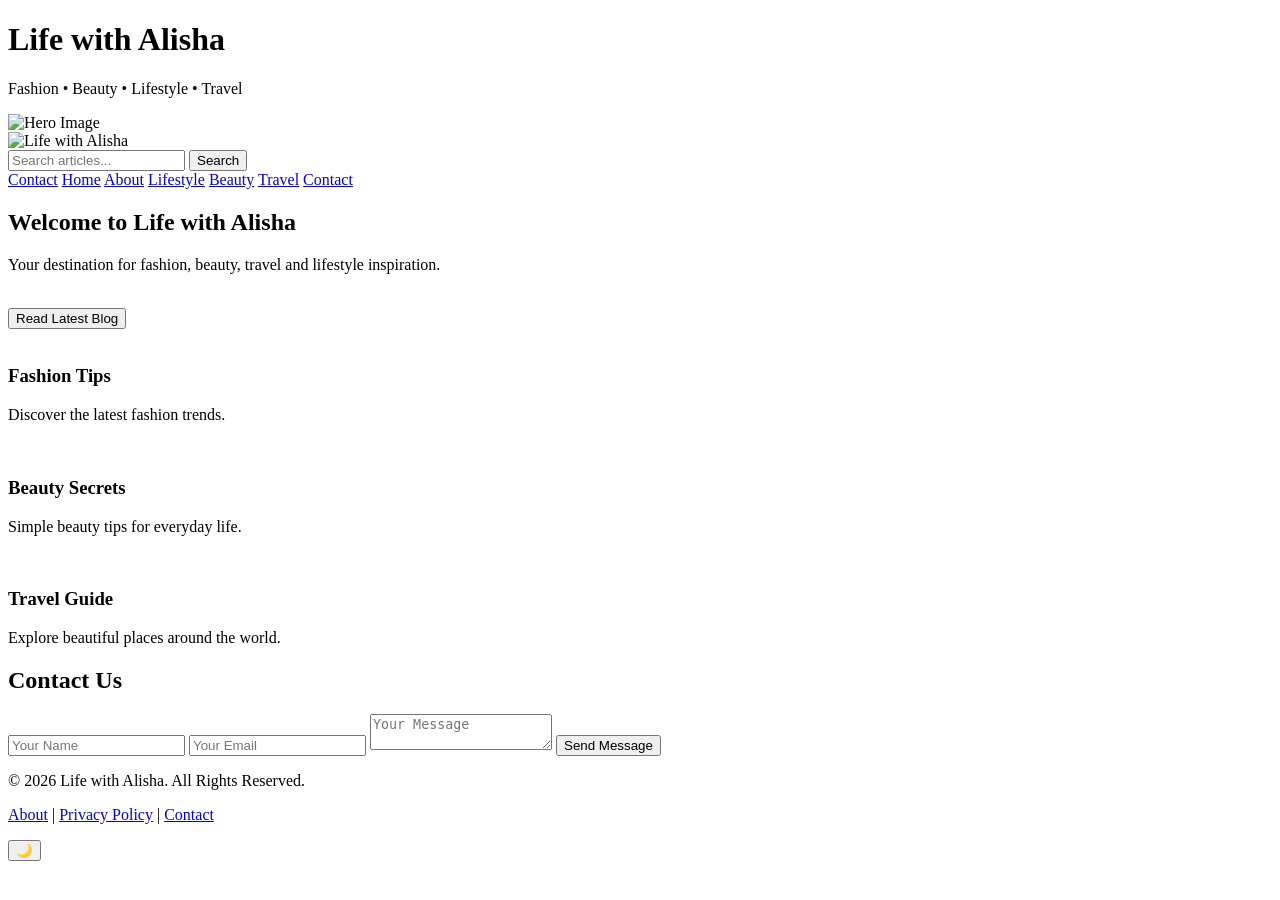
==== index.html @ cd2dad3e "Add files via upload" ====
<!DOCTYPE html>
<html lang="en">
<head>
    <meta charset="UTF-8">
    <meta name="viewport" content="width=device-width, initial-scale=1.0">
    <title>Life with Alisha</title>
<meta name="description" content="Life with Alisha - Fashion, Beauty, Lifestyle and Travel Blog">
<meta name="keywords" content="Lifestyle, Fashion, Beauty, Travel, Blog">
<meta name="author" content="Alisha">
    <link rel="stylesheet" href="style.css">
</head>
<body>

<header>
    </>
  </>
   </div>
  </section>
    <h1>Life with Alisha</h1>
    <p>Fashion • Beauty • Lifestyle • Travel</p>
</header>
  <img src="images/hero.jpg" alt="Hero Image" class="hero-image">
    </>
  </>
  <div class="hero">
    <img src="images/hero.jpg" alt="Life with Alisha">
  </div>

<nav><div class="search-box">
    <input type="text" placeholder="Search articles...">
    <button>Search</button>
</div>
    <nav>
      <a href="contact.html">Contact</a>
    <a href="index.html">Home</a>
    <a href="about.html">About</a>
    <a href="lifestyle.html">Lifestyle</a>
    <a href="beauty.html">Beauty</a>
    <a href="travel.html">Travel</a>
    <a href="contact.html">Contact</a>
    </nav>
</nav>

<section>

    <h2>Welcome to Life with Alisha</h2>

    <p>Your destination for fashion, beauty, travel and lifestyle inspiration.</p>

    <br>

    <button>Read Latest Blog</button>

    <br><br>

    <div class="card">
        <h3>Fashion Tips</h3>
        <p>Discover the latest fashion trends.</p>
    </div>

    <br>

    <div class="card">
        <h3>Beauty Secrets</h3>
        <p>Simple beauty tips for everyday life.</p>
    </div>

    <br>

    <div class="card">
        <h3>Travel Guide</h3>
        <p>Explore beautiful places around the world.</p>
    </div>

   </> 
</section>
<section>

<h2>Contact Us</h2>

<form>
<input type="text" placeholder="Your Name" required>

<input type="email" placeholder="Your Email" required>

<textarea placeholder="Your Message"></textarea>

<button type="submit">Send Message</button>

</form>

</section>
<footer>
    <p>© 2026 Life with Alisha. All Rights Reserved.</p>

    <p>
        <a href="#">About</a> |
        <a href="#">Privacy Policy</a> |
        <a href="#">Contact</a>
    </p>
</footer>
</>

<script src="script.js"></script>

</body> <button class="dark-btn" onclick="darkMode()">🌙</button>
</html>
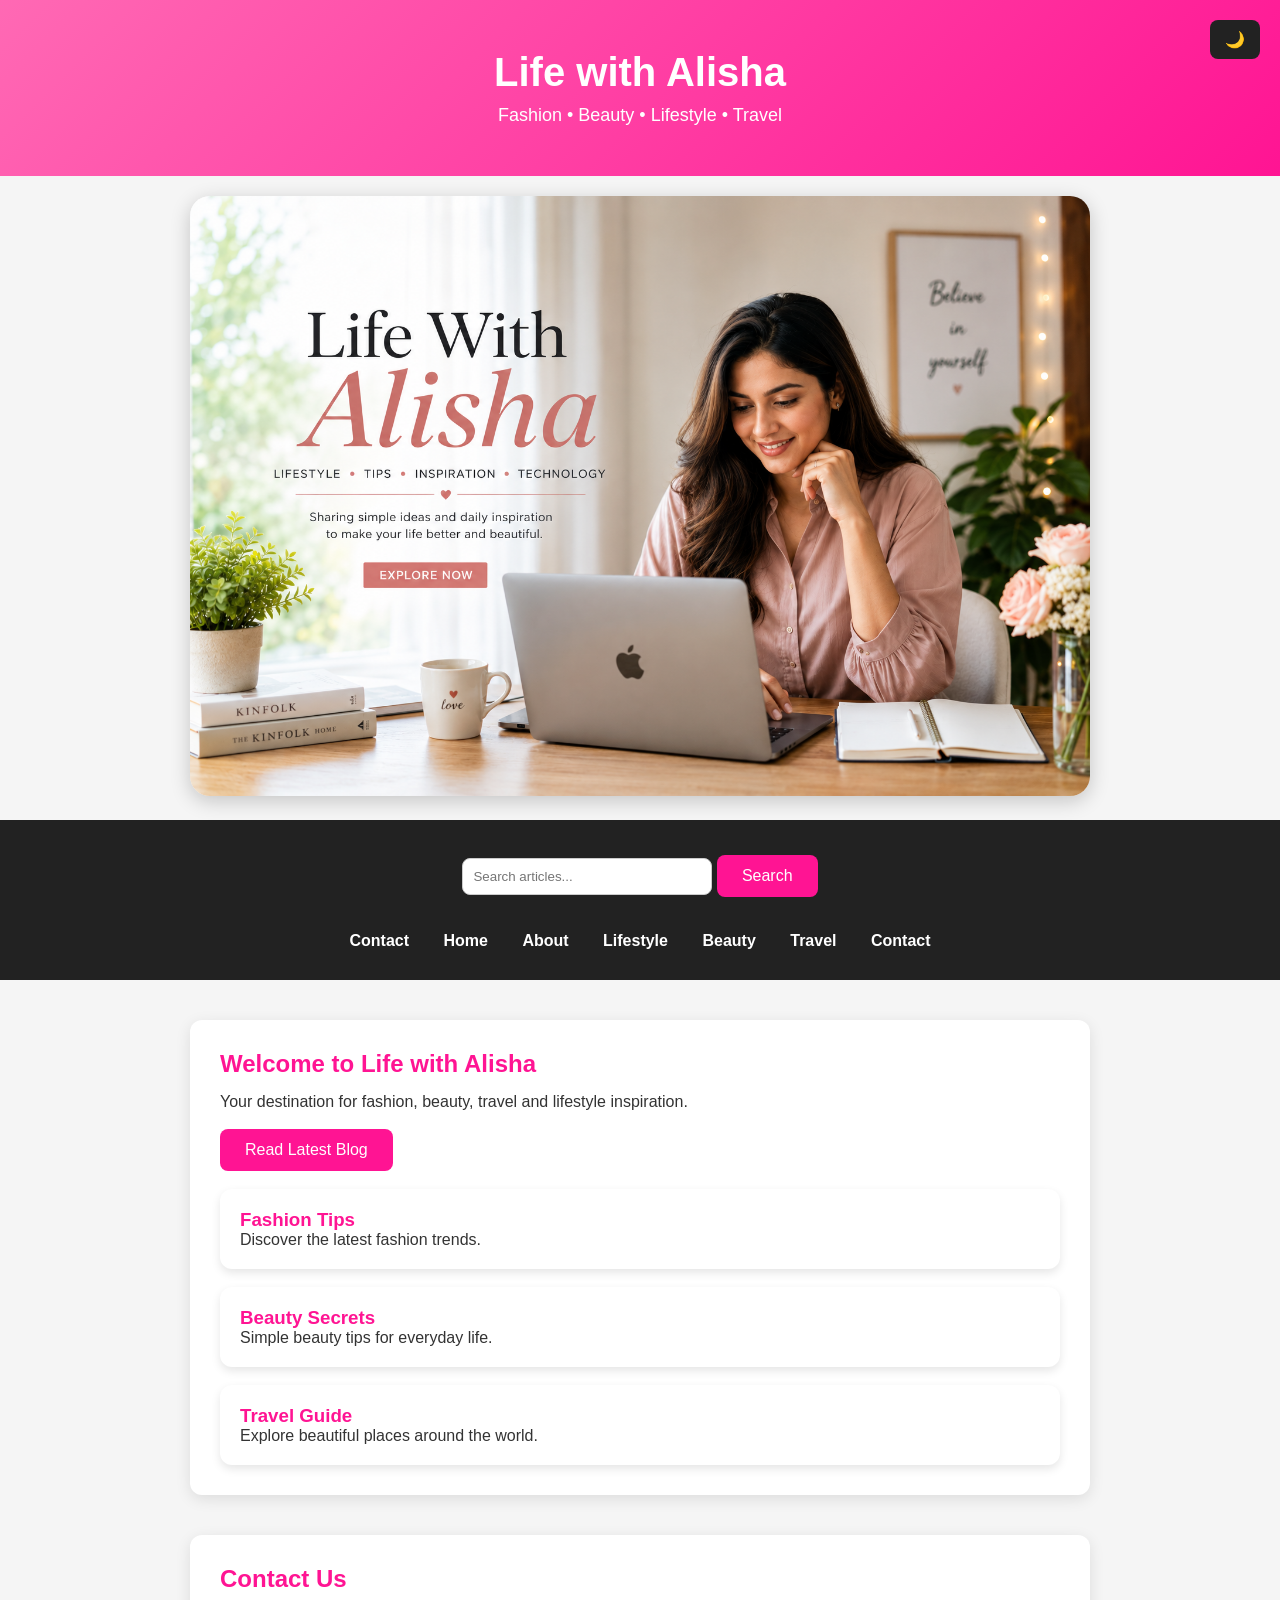
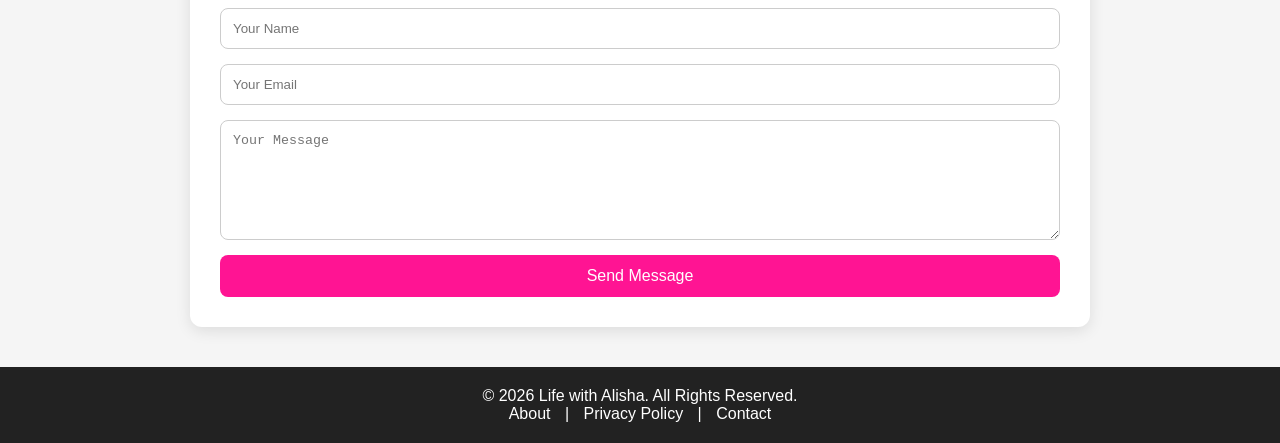
==== commit f4370020: "Update index.html" ====
--- a/index.html
+++ b/index.html
@@ -12,19 +12,16 @@
 <body>
 
 <header>
-    </>
-  </>
+    
    </div>
   </section>
     <h1>Life with Alisha</h1>
     <p>Fashion • Beauty • Lifestyle • Travel</p>
 </header>
-  <img src="images/hero.jpg" alt="Hero Image" class="hero-image">
-    </>
-  </>
+    
   <div class="hero">
-    <img src="images/hero.jpg" alt="Life with Alisha">
-  </div>
+    <img src="hero.jpg" alt="Life With Alisha Hero Image">
+</div>
 
 <nav><div class="search-box">
     <input type="text" placeholder="Search articles...">
@@ -72,7 +69,6 @@
         <p>Explore beautiful places around the world.</p>
     </div>
 
-   </> 
 </section>
 <section>
 
@@ -99,9 +95,8 @@
         <a href="#">Contact</a>
     </p>
 </footer>
-</>
 
 <script src="script.js"></script>
 
 </body> <button class="dark-btn" onclick="darkMode()">🌙</button>
-</html>+</html>
--- a/style.css
+++ b/style.css
@@ -0,0 +1,269 @@
+*{
+    margin:0;
+    padding:0;
+    box-sizing:border-box;
+}
+
+body{
+    font-family:Arial,sans-serif;
+    background:#f5f5f5;
+    color:#333;
+}
+
+header{
+    background:linear-gradient(135deg,#ff69b4,#ff1493);
+    color:white;
+    text-align:center;
+    padding:50px 20px;
+}
+
+header h1{
+    font-size:40px;
+}
+
+header p{
+    margin-top:10px;
+    font-size:18px;
+}
+
+nav{
+    background:#222;
+    padding:15px;
+    text-align:center;
+}
+
+nav a{
+    color:white;
+    text-decoration:none;
+    margin:0 15px;
+    font-weight:bold;
+}
+
+nav a:hover{
+    color:#ff69b4;
+}
+
+section{
+    max-width:900px;
+    margin:40px auto;
+    background:white;
+    padding:30px;
+    border-radius:12px;
+    box-shadow:0 4px 15px rgba(0,0,0,.1);
+}
+
+h2{
+    color:#ff1493;
+    margin-bottom:15px;
+}
+
+footer{
+    background:#222;
+    color:white;
+    text-align:center;
+    padding:20px;
+    margin-top:40px;
+}
+button{
+    background:#ff1493;
+    color:white;
+    border:none;
+    padding:12px 25px;
+    border-radius:8px;
+    font-size:16px;
+    cursor:pointer;
+}
+
+button:hover{
+    background:#e60073;
+}
+
+.card{
+    background:white;
+    padding:20px;
+    border-radius:12px;
+    box-shadow:0 4px 10px rgba(0,0,0,0.1);
+    text-align:left;
+}
+
+.card h3{
+    color:#ff1493;
+}
+.hero{
+    text-align:center;
+    margin:20px;
+}
+
+.hero img{
+    width:90%;
+    max-width:900px;
+    border-radius:20px;
+    box-shadow:0 5px 20px rgba(0,0,0,.2);
+}
+
+.dark-btn{
+    position:fixed;
+    top:20px;
+    right:20px;
+    background:#222;
+    color:#fff;
+    padding:10px 15px;
+    border-radius:8px;
+    cursor:pointer;
+}
+
+.dark{
+    background:#111;
+    color:white;
+}
+
+.card{
+    transition:0.3s;
+}
+
+.card:hover{
+    transform:translateY(-8px);
+}
+.search-box{
+    text-align:center;
+    margin:20px;
+}
+
+.search-box input{
+    padding:10px;
+    width:250px;
+}
+
+.gallery{
+    display:flex;
+    justify-content:center;
+    gap:15px;
+    flex-wrap:wrap;
+    margin-top:20px;
+}
+
+.gallery img{
+    width:250px;
+    border-radius:10px;
+}
+
+form{
+    display:flex;
+    flex-direction:column;
+    gap:15px;
+}
+
+input,textarea{
+    padding:12px;
+    border:1px solid #ccc;
+    border-radius:8px;
+}
+
+textarea{
+    height:120px;
+}
+footer a{
+    color:white;
+    text-decoration:none;
+    margin:0 10px;
+}
+
+footer a:hover{
+    color:#ff69b4;
+}
+.hero-banner{
+    height:80vh;
+    background:url("images/hero.jpg") center/cover no-repeat;
+    display:flex;
+    justify-content:center;
+    align-items:center;
+}
+
+.overlay{
+    background:rgba(0,0,0,0.45);
+    padding:40px;
+    border-radius:20px;
+    text-align:center;
+    color:white;
+}
+
+.overlay h1{
+    font-size:48px;
+    margin-bottom:15px;
+}
+
+.overlay p{
+    font-size:20px;
+    margin-bottom:25px;
+}
+
+.hero-btn{
+    background:#ff1493;
+    color:white;
+    text-decoration:none;
+    padding:14px 28px;
+    border-radius:30px;
+    font-weight:bold;
+}
+
+.hero-btn:hover{
+    background:#ff69b4;
+}
+.hero-image{
+    width:100%;
+    max-height:500px;
+    object-fit:cover;
+    display:block;
+}
+.about{
+    max-width:800px;
+    margin:40px auto;
+    padding:30px;
+    background:#fff;
+    border-radius:20px;
+    box-shadow:0 5px 15px rgba(0,0,0,.1);
+    text-align:center;
+}
+
+.about p{
+    line-height:1.8;
+    margin:20px 0;
+}
+.contact{
+    max-width:700px;
+    margin:40px auto;
+    background:#fff;
+    padding:30px;
+    border-radius:20px;
+    box-shadow:0 5px 15px rgba(0,0,0,.1);
+}
+
+.contact h2{
+    text-align:center;
+    margin-bottom:20px;
+}
+
+.contact input,
+.contact textarea{
+    width:100%;
+    padding:12px;
+    margin-bottom:15px;
+    border:1px solid #ccc;
+    border-radius:10px;
+    font-size:16px;
+}
+
+.contact button{
+    width:100%;
+    background:#ff1493;
+    color:#fff;
+    padding:14px;
+    border:none;
+    border-radius:10px;
+    font-size:18px;
+    cursor:pointer;
+}
+
+.contact button:hover{
+    background:#e60073;
+}
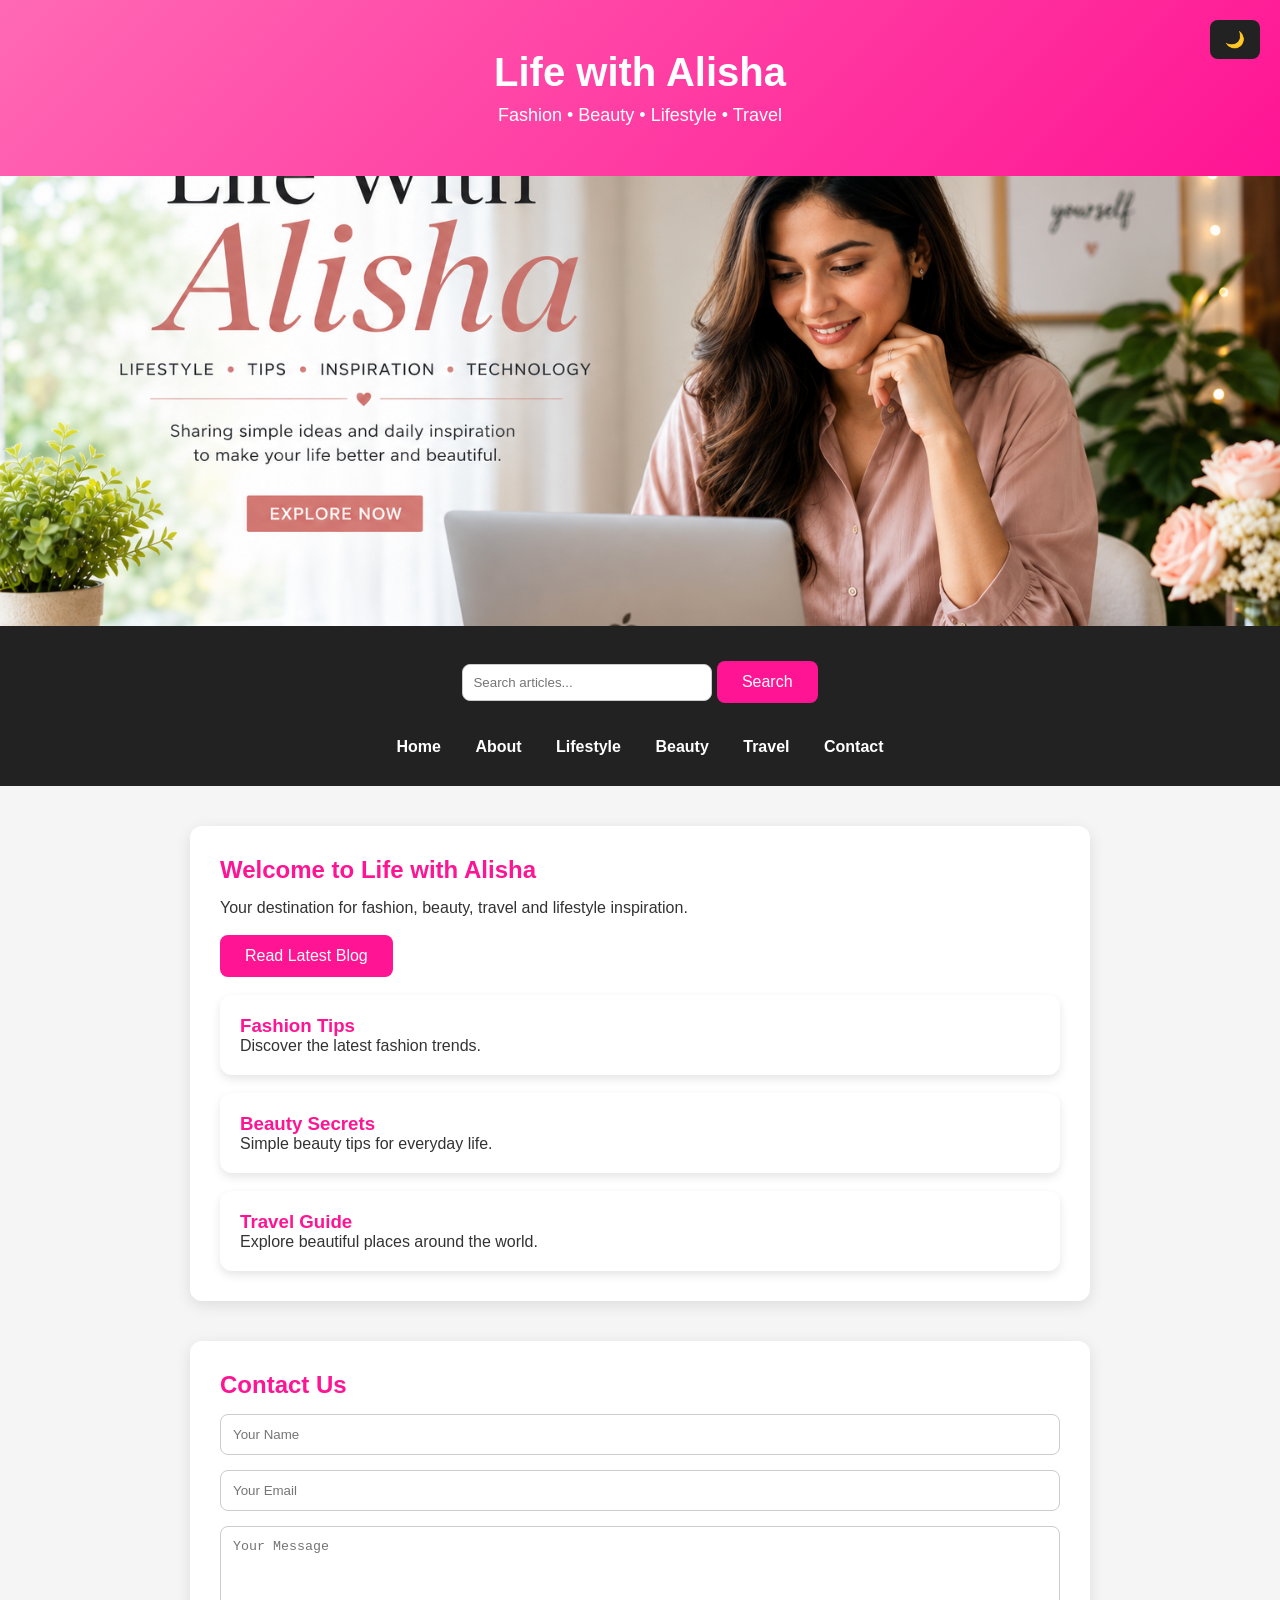
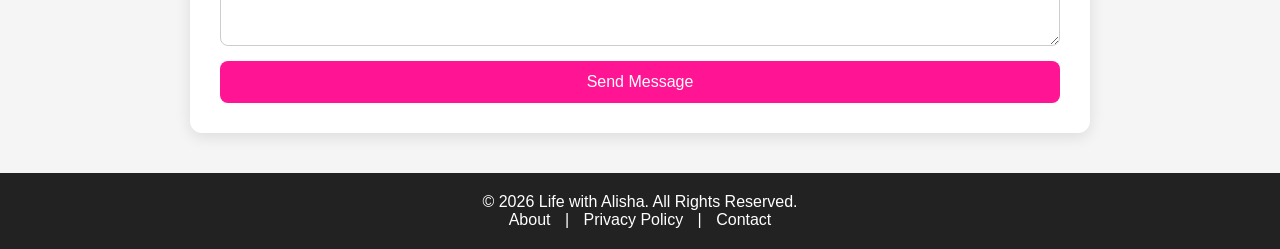
==== commit 8bb704d1: "Update index.html" ====
--- a/index.html
+++ b/index.html
@@ -28,7 +28,6 @@
     <button>Search</button>
 </div>
     <nav>
-      <a href="contact.html">Contact</a>
     <a href="index.html">Home</a>
     <a href="about.html">About</a>
     <a href="lifestyle.html">Lifestyle</a>
--- a/style.css
+++ b/style.css
@@ -90,15 +90,18 @@
     color:#ff1493;
 }
 .hero{
-    text-align:center;
-    margin:20px;
+    width:100%;
+    margin:0;
+    overflow:hidden;
 }
 
 .hero img{
-    width:90%;
-    max-width:900px;
-    border-radius:20px;
-    box-shadow:0 5px 20px rgba(0,0,0,.2);
+    width:100%;
+    height:450px;
+    object-fit:cover;
+    display:block;
+    border-radius:0;
+    box-shadow:none;
 }
 
 .dark-btn{
@@ -209,12 +212,6 @@
 .hero-btn:hover{
     background:#ff69b4;
 }
-.hero-image{
-    width:100%;
-    max-height:500px;
-    object-fit:cover;
-    display:block;
-}
 .about{
     max-width:800px;
     margin:40px auto;
@@ -266,4 +263,57 @@
 
 .contact button:hover{
     background:#e60073;
-}+}
+/* Mobile Responsive */
+@media (max-width: 768px) {
+
+    .hero {
+        margin: 0;
+        padding: 0;
+    }
+
+    .hero img {
+        width: 100%;
+        height: auto;
+        display: block;
+        object-fit: cover;
+        border-radius: 0;
+    }
+
+}
+/* Mobile Navigation */
+@media (max-width:768px){
+
+nav{
+    display:flex;
+    flex-wrap:wrap;
+    justify-content:center;
+    gap:10px;
+    padding:15px;
+}
+
+nav a{
+    display:inline-block;
+    padding:10px 15px;
+    background:#ff1493;
+    color:white;
+    text-decoration:none;
+    border-radius:8px;
+    font-size:16px;
+}
+
+.search-box{
+    display:flex;
+    flex-direction:column;
+    align-items:center;
+    gap:10px;
+}
+
+.search-box input{
+    width:90%;
+}
+
+.search-box button{
+    width:90%;
+}
+}
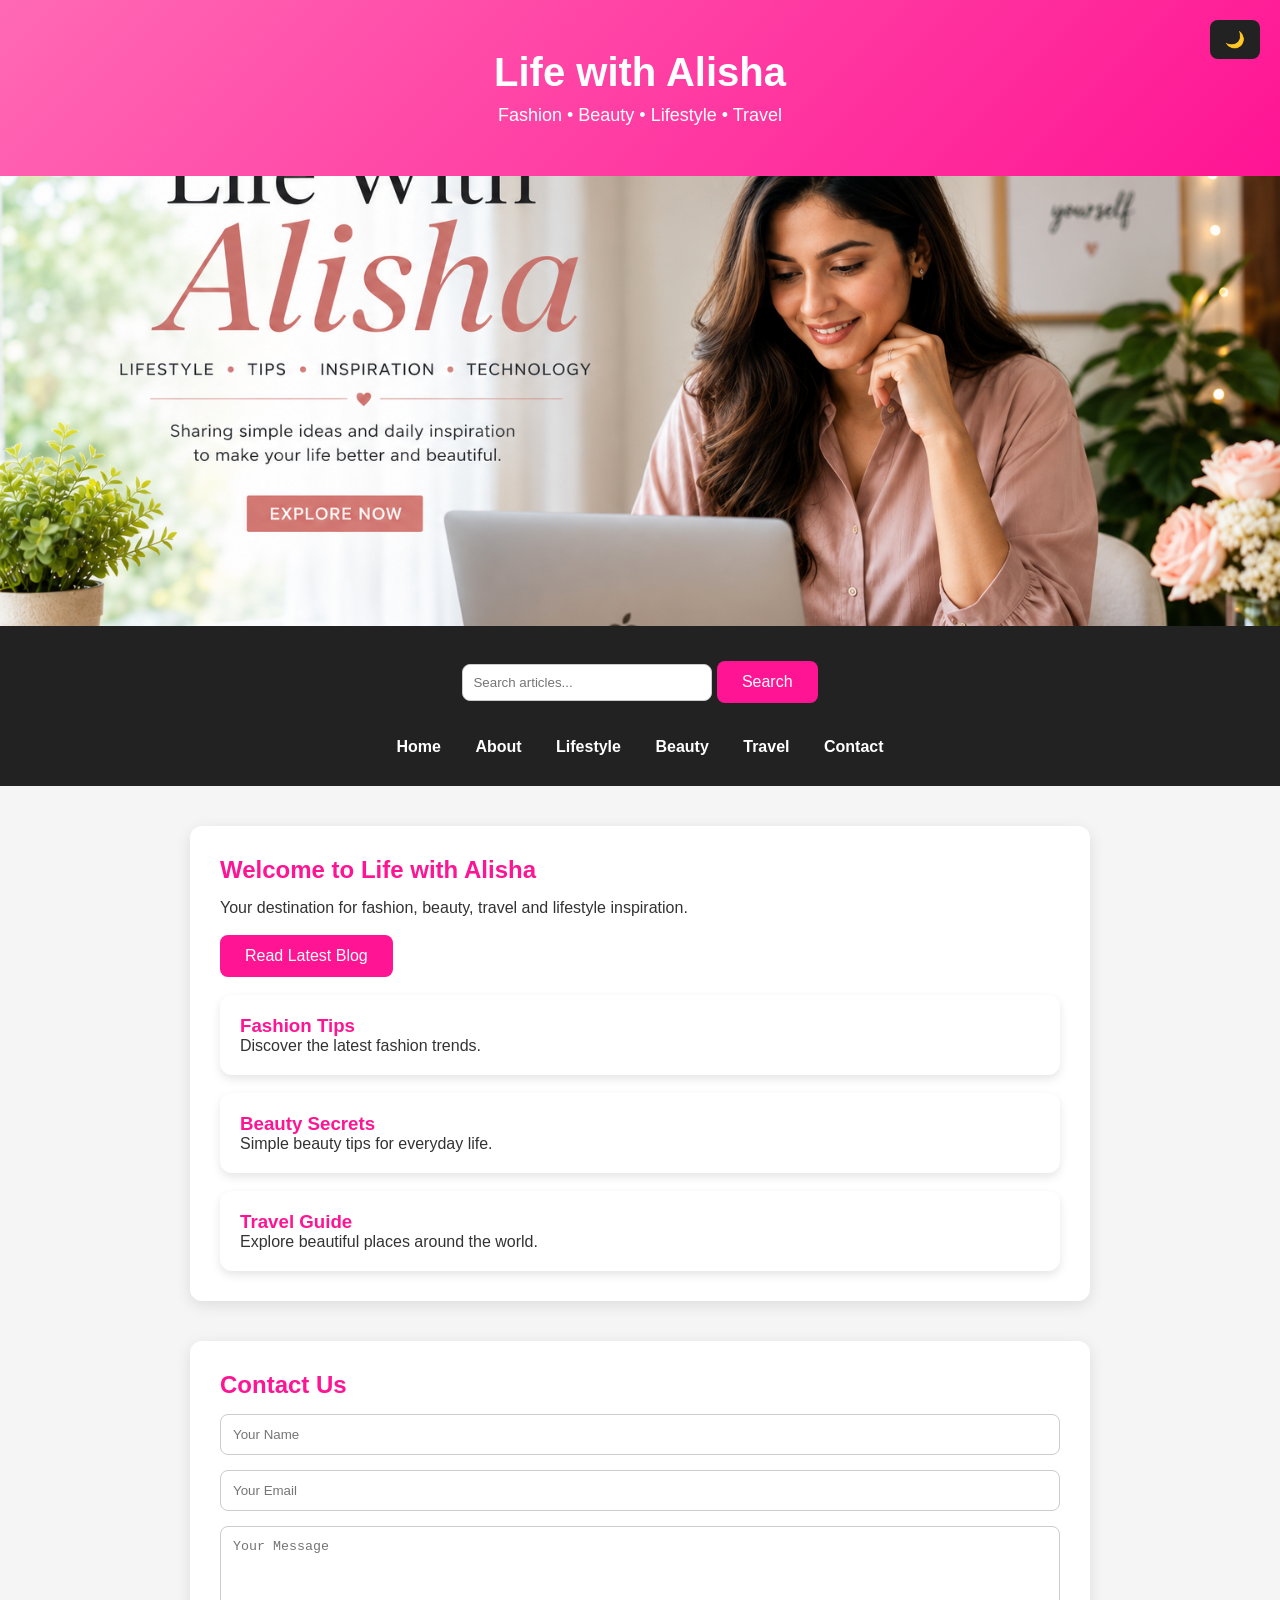
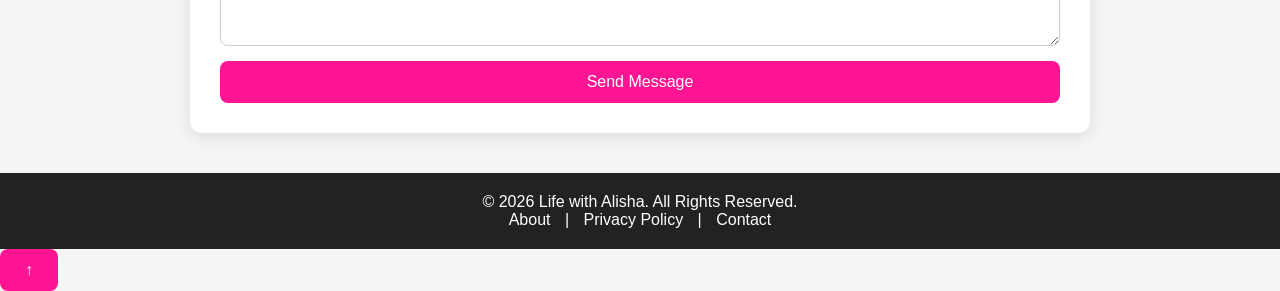
==== commit 93ce0792: "Update index.html" ====
--- a/index.html
+++ b/index.html
@@ -95,7 +95,12 @@
     </p>
 </footer>
 
+<button class="dark-btn" onclick="darkMode()">🌙</button>
+    
+<button onclick="topFunction()" id="topBtn">↑</button>
+    
 <script src="script.js"></script>
+    
+</body>
+</html>
 
-</body> <button class="dark-btn" onclick="darkMode()">🌙</button>
-</html>
